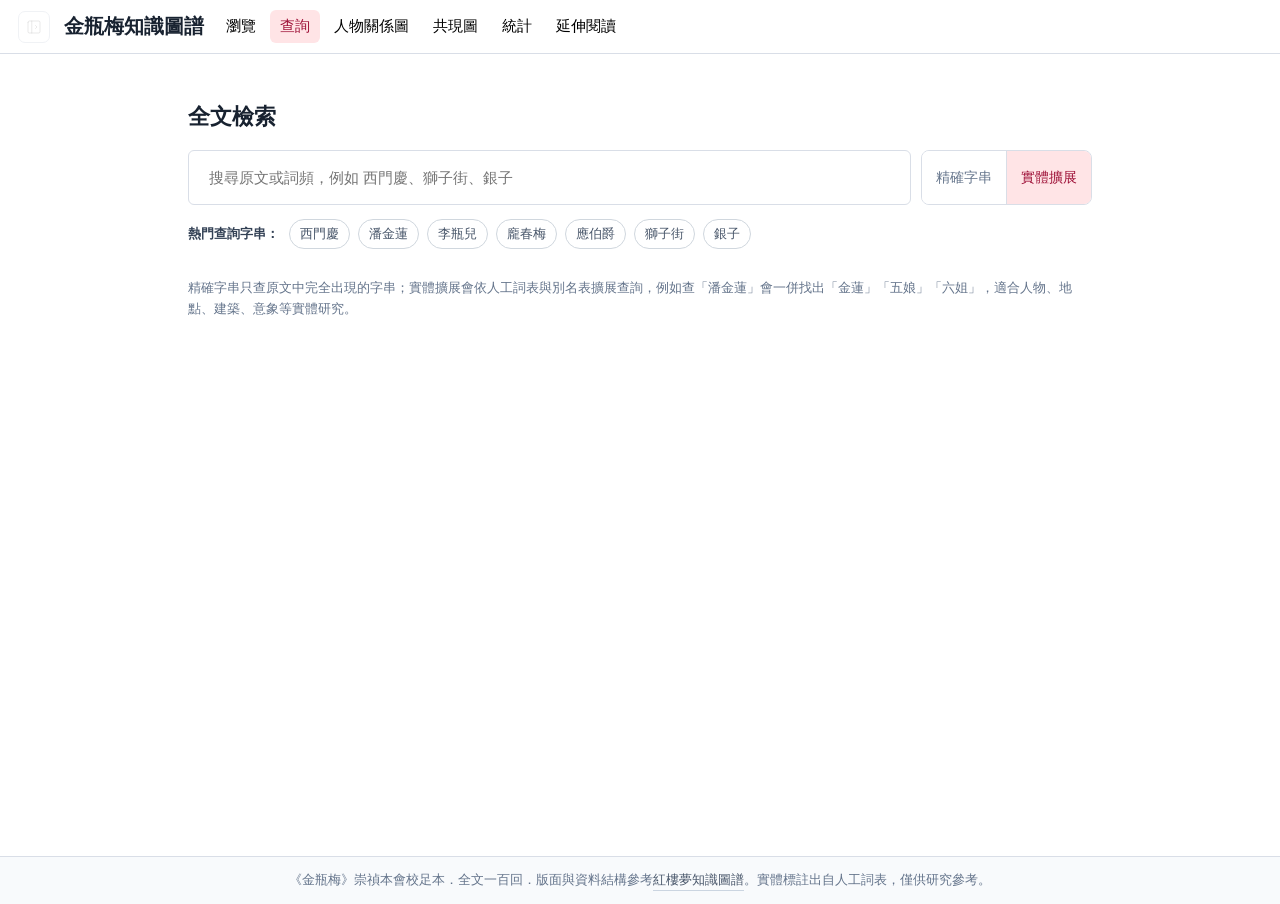
==== index.html @ 5d3e85a5 "建立《金瓶梅》知識圖譜網站 參考 red-chamber-dream 展示版的架構，以《金瓶梅》崇禎本會校足本重建：  - tools/extract_text.py 從 EPUB 抽出一百回正文（3" ====
<!doctype html>
<html lang="zh-Hant">
<head>
  <meta charset="utf-8">
  <meta name="viewport" content="width=device-width, initial-scale=1">
  <title>金瓶梅知識圖譜</title>
  <meta name="description" content="結合全文閱讀、檢索、實體標註、人物關係、共現分析與統計視覺化的《金瓶梅》（崇禎本）數位研究平台。">
  <meta property="og:title" content="金瓶梅知識圖譜">
  <meta property="og:description" content="結合全文閱讀、檢索、實體標註、人物關係、共現分析與統計視覺化的《金瓶梅》（崇禎本）數位研究平台。">
  <meta property="og:type" content="website">
  <meta property="og:url" content="https://chad-liu.github.io/Notes-JinPingMei/">
  <meta name="twitter:title" content="金瓶梅知識圖譜">
  <meta name="twitter:description" content="結合全文閱讀、檢索、實體標註、人物關係、共現分析與統計視覺化的《金瓶梅》（崇禎本）數位研究平台。">
  <link rel="stylesheet" href="assets/index.css">
</head>
<body>
<header>
  <button id="toggleReaderLeft" class="reader-toggle" title="展開/收合章節" aria-label="展開/收合章節"></button>
  <h1>金瓶梅知識圖譜</h1>
  <nav>
    <button data-view="reader">瀏覽</button>
    <button data-view="search" class="active">查詢</button>
    <button data-view="network">人物關係圖</button>
    <button data-view="coGraph">共現圖</button>
    <button data-view="stats">統計</button>
    <button data-view="articles">延伸閱讀</button>
  </nav>
  <button id="mobileMenuToggle" class="mobile-menu-toggle" type="button" title="展開選單" aria-label="展開選單" aria-expanded="false"><svg xmlns="http://www.w3.org/2000/svg" fill="none" viewBox="0 0 24 24" stroke="currentColor" stroke-width="1.8" stroke-linecap="round"><path d="M4 7h16M4 12h16M4 17h16"/></svg></button>
  <div class="reader-tags" aria-label="瀏覽標記圖例">
    <button type="button" class="legend-badge" data-tag="person" data-tag-state="background"><span class="swatch tag-person"></span>人物</button>
    <button type="button" class="legend-badge" data-tag="place" data-tag-state="background"><span class="swatch tag-place"></span>地點</button>
    <button type="button" class="legend-badge" data-tag="building" data-tag-state="background"><span class="swatch tag-building"></span>建築</button>
    <button type="button" class="legend-badge" data-tag="role" data-tag-state="background"><span class="swatch tag-role"></span>身份</button>
    <button type="button" class="legend-badge" data-tag="motif" data-tag-state="background"><span class="swatch tag-motif"></span>意象</button>
  </div>
  <button id="toggleReaderRight" class="reader-toggle" title="展開/收合詞頻資訊" aria-label="展開/收合詞頻資訊"></button>
</header>
<main>
  <section id="reader" class="view layout reader-left-collapsed reader-right-collapsed">
    <aside class="side">
      <div class="panel-head"><h3 id="readerLeftTitle">章節</h3></div>
      <div id="chapterList"></div>
    </aside>
    <article class="content" id="readerContent"></article>
    <aside class="info">
      <div class="panel-head"><h3 id="readerRightTitle">詞頻資訊</h3></div>
      <div id="entityInfo" class="entity-info-default"><h3>點選標記</h3><p class="meta">點擊原文標記可查看詞頻、段落與共現。</p></div>
    </aside>
  </section>

  <section id="search" class="view active">
    <article class="content">
      <div class="search-intro">
        <h2>全文檢索</h2>
      </div>
      <div class="search-row">
        <div class="search-input-wrap">
          <input id="fulltextQuery" placeholder="搜尋原文或詞頻，例如 西門慶、獅子街、銀子">
          <button type="button" id="clearSearch" class="search-clear" title="清除查詢" aria-label="清除查詢"><svg xmlns="http://www.w3.org/2000/svg" fill="none" viewBox="0 0 24 24" stroke="currentColor" stroke-width="1.8" stroke-linecap="round"><path d="M6 6l12 12M18 6L6 18"/></svg></button>
        </div>
        <div class="search-mode" aria-label="檢索模式">
          <button type="button" data-search-mode="exact">精確字串</button>
          <button type="button" data-search-mode="entity" class="active">實體擴展</button>
        </div>
      </div>
      <div class="search-examples search-assist" aria-label="熱門查詢">
        <span class="search-examples-label">熱門查詢字串：</span>
        <button type="button" class="search-example" data-search-example="西門慶">西門慶</button>
        <button type="button" class="search-example" data-search-example="潘金蓮">潘金蓮</button>
        <button type="button" class="search-example" data-search-example="李瓶兒">李瓶兒</button>
        <button type="button" class="search-example" data-search-example="龐春梅">龐春梅</button>
        <button type="button" class="search-example" data-search-example="應伯爵">應伯爵</button>
        <button type="button" class="search-example" data-search-example="獅子街">獅子街</button>
        <button type="button" class="search-example" data-search-example="銀子">銀子</button>
      </div>
      <div class="search-help search-assist">
        <p>精確字串只查原文中完全出現的字串；實體擴展會依人工詞表與別名表擴展查詢，例如查「潘金蓮」會一併找出「金蓮」「五娘」「六姐」，適合人物、地點、建築、意象等實體研究。</p>
      </div>
      <p id="activeSearchTerms" class="active-terms"></p>
      <div id="searchResults"></div>
    </article>
  </section>

  <section id="network" class="view">
    <iframe class="graph-frame" src="person_social_graph.html" title="金瓶梅人物社會網絡"></iframe>
  </section>

  <section id="coGraph" class="view">
    <iframe class="graph-frame" src="cooccurrence_graph.html" title="金瓶梅實體共現圖"></iframe>
  </section>

  <section id="stats" class="view">
    <article class="content">
      <div class="cards" id="statCards"></div>
      <h2>人物統計</h2><div id="personStats"></div>
      <h2>實體類型統計</h2><div id="nerStats"></div>
      <h2>意象統計</h2><div id="motifStats"></div>
      <h2>關係與陣營</h2><div id="relationStats"></div>
      <h2>章回字數 / 段落</h2><div id="chapterStats"></div>
    </article>
  </section>

  <section id="articles" class="view">
    <article class="content">
      <h2>延伸閱讀</h2>
      <p class="meta">以下書目是本站人物簡介與詮釋角度的主要參考。</p>
      <div id="articleList"></div>
    </article>
  </section>
</main>
<footer class="site-footer">《金瓶梅》崇禎本會校足本．全文一百回．版面與資料結構參考 <a href="https://github.com/cclintw/red-chamber-dream" target="_blank" rel="noopener">紅樓夢知識圖譜</a>。實體標註出自人工詞表，僅供研究參考。</footer>

<script>
const state = {dataPromises: {}};
let chapterNavigationToken = 0;
const $ = sel => document.querySelector(sel);
const esc = s => String(s ?? '').replace(/[&<>"']/g, c => ({'&':'&amp;','<':'&lt;','>':'&gt;','"':'&quot;',"'":'&#39;'}[c]));
const readerIcons = {
  leftExpand: '<svg xmlns="http://www.w3.org/2000/svg" width="24" height="24" viewBox="0 0 24 24" fill="none" stroke="currentColor" stroke-width="1" stroke-linecap="round" stroke-linejoin="round" class="icon icon-tabler icons-tabler-outline icon-tabler-layout-sidebar-left-expand"><path stroke="none" d="M0 0h24v24H0z" fill="none" /><path d="M4 6a2 2 0 0 1 2 -2h12a2 2 0 0 1 2 2v12a2 2 0 0 1 -2 2h-12a2 2 0 0 1 -2 -2l0 -12" /><path d="M9 4v16" /><path d="M14 10l2 2l-2 2" /></svg>',
  leftCollapse: '<svg xmlns="http://www.w3.org/2000/svg" width="24" height="24" viewBox="0 0 24 24" fill="none" stroke="currentColor" stroke-width="1" stroke-linecap="round" stroke-linejoin="round" class="icon icon-tabler icons-tabler-outline icon-tabler-layout-sidebar-left-collapse"><path stroke="none" d="M0 0h24v24H0z" fill="none" /><path d="M4 6a2 2 0 0 1 2 -2h12a2 2 0 0 1 2 2v12a2 2 0 0 1 -2 2h-12a2 2 0 0 1 -2 -2l0 -12" /><path d="M9 4v16" /><path d="M15 10l-2 2l2 2" /></svg>',
  rightExpand: '<svg xmlns="http://www.w3.org/2000/svg" width="24" height="24" viewBox="0 0 24 24" fill="none" stroke="currentColor" stroke-width="1" stroke-linecap="round" stroke-linejoin="round" class="icon icon-tabler icons-tabler-outline icon-tabler-layout-sidebar-right-expand"><path stroke="none" d="M0 0h24v24H0z" fill="none" /><path d="M4 6a2 2 0 0 1 2 -2h12a2 2 0 0 1 2 2v12a2 2 0 0 1 -2 2h-12a2 2 0 0 1 -2 -2l0 -12" /><path d="M15 4v16" /><path d="M10 10l-2 2l2 2" /></svg>',
  rightCollapse: '<svg xmlns="http://www.w3.org/2000/svg" width="24" height="24" viewBox="0 0 24 24" fill="none" stroke="currentColor" stroke-width="1" stroke-linecap="round" stroke-linejoin="round" class="icon icon-tabler icons-tabler-outline icon-tabler-layout-sidebar-right-collapse"><path stroke="none" d="M0 0h24v24H0z" fill="none" /><path d="M4 6a2 2 0 0 1 2 -2h12a2 2 0 0 1 2 2v12a2 2 0 0 1 -2 2h-12a2 2 0 0 1 -2 -2l0 -12" /><path d="M15 4v16" /><path d="M9 10l2 2l-2 2" /></svg>'
};
async function loadJson(path) {
  if (window.DEMO_JSON && window.DEMO_JSON[path]) return window.DEMO_JSON[path];
  if (state.dataPromises[path]) return state.dataPromises[path];
  state.dataPromises[path] = fetch(path)
    .then(r => {
      if (!r.ok) throw new Error(`HTTP ${r.status}`);
      return r.json();
    })
    .catch(() => loadJsonScript(path));
  return state.dataPromises[path];
}
function loadJsonScript(path) {
  return new Promise((resolve, reject) => {
    const script = document.createElement('script');
    script.src = `${path}.js`;
    script.onload = () => {
      if (window.DEMO_JSON && window.DEMO_JSON[path]) resolve(window.DEMO_JSON[path]);
      else reject(new Error(`Loaded ${script.src}, but ${path} was not registered.`));
    };
    script.onerror = () => reject(new Error(`Cannot load ${path}`));
    document.head.appendChild(script);
  });
}
function paragraphPreview(text, length = 30) { return [...String(text)].slice(0, length).join(''); }
function searchPreview(text, expanded = false) {
  const chars = [...String(text)];
  return expanded || chars.length <= 100 ? chars.join('') : chars.slice(0, 100).join('');
}

async function init() {
  initNav();
  initReaderPanels();
  initTagToggles();
  initSearch();
}

function initNav() {
  document.querySelectorAll('header nav button').forEach(btn => btn.addEventListener('click', () => {
    switchView(btn.dataset.view).catch(showLoadError);
    closeMobileMenu();
  }));
  $('#mobileMenuToggle').addEventListener('click', () => {
    const open = document.querySelector('header').classList.toggle('nav-open');
    $('#mobileMenuToggle').setAttribute('aria-expanded', String(open));
    $('#mobileMenuToggle').title = open ? '收合選單' : '展開選單';
    $('#mobileMenuToggle').setAttribute('aria-label', open ? '收合選單' : '展開選單');
  });
}

async function switchView(viewId) {
  const wasActive = document.getElementById(viewId)?.classList.contains('active');
  if (viewId === 'reader') await ensureReader();
  if (viewId === 'search') await ensureSearch();
  if (viewId === 'stats') await ensureStats();
  if (viewId === 'articles') await ensureArticles();
  document.querySelectorAll('header nav button').forEach(b => b.classList.toggle('active', b.dataset.view === viewId));
  document.querySelectorAll('.view').forEach(v => v.classList.toggle('active', v.id === viewId));
  document.body.classList.toggle('reader-view', viewId === 'reader');
  document.body.classList.toggle('graph-view', viewId === 'network' || viewId === 'coGraph');
  updateReaderToggleAvailability();
  if (viewId === 'stats') animateStatNumbers();
  if ((viewId === 'network' || viewId === 'coGraph') && !wasActive) reloadGraphFrame(viewId);
}

async function ensureReader() {
  if (state.readerReady) return;
  $('#readerContent').innerHTML = '<p class="meta">資料載入中...</p>';
  [state.ebook, state.entityIndex] = await Promise.all([
    state.ebook ? Promise.resolve(state.ebook) : loadJson('data/ebook.json'),
    state.entityIndex ? Promise.resolve(state.entityIndex) : loadJson('data/basic_entity_index.json')
  ]);
  renderChapterList();
  renderChapter(state.ebook.chapters[0].id);
  state.readerReady = true;
}

async function ensureSearch() {
  if (state.searchReady) return;
  [state.search, state.entityIndex, state.ebook] = await Promise.all([
    state.search ? Promise.resolve(state.search) : loadJson('data/search_index.json'),
    state.entityIndex ? Promise.resolve(state.entityIndex) : loadJson('data/basic_entity_index.json'),
    state.ebook ? Promise.resolve(state.ebook) : loadJson('data/ebook.json')
  ]);
  state.searchReady = true;
}

async function ensureStats() {
  if (state.statsReady) return;
  state.stats = await loadJson('data/statistics.json');
  initStats();
  state.statsReady = true;
}

async function ensureArticles() {
  if (state.articlesReady) return;
  state.articles = await loadJson('data/articles.json');
  initArticles();
  state.articlesReady = true;
}

function showLoadError(err) {
  console.error(err);
  alert('資料載入失敗，請稍後再試或重新整理頁面。');
}

function closeMobileMenu() {
  document.querySelector('header').classList.remove('nav-open');
  $('#mobileMenuToggle').setAttribute('aria-expanded', 'false');
  $('#mobileMenuToggle').title = '展開選單';
  $('#mobileMenuToggle').setAttribute('aria-label', '展開選單');
}

function reloadGraphFrame(viewId) {
  const frame = document.querySelector(`#${viewId} iframe`);
  if (!frame) return;
  frame.src = frame.getAttribute('src');
}

function renderChapterList() {
  $('#chapterList').innerHTML = state.ebook.chapters.map(ch => `<a class="chapter-link" data-id="${ch.id}"><span class="chapter-no">第 ${ch.n} 回</span><span class="chapter-title" title="${esc(ch.title)}">${esc(ch.title)}</span></a>`).join('');
  $('#chapterList').addEventListener('click', e => {
    const a = e.target.closest('.chapter-link'); if (!a) return;
    navigateChapter(a.dataset.id, 'right');
    collapseReaderLeftOnSmallScreen();
  });
}

function renderMarkedParagraph(p) {
  let out = '', cur = 0;
  for (const ent of p.entities) {
    if (ent.start < cur) continue;
    out += esc(p.text.slice(cur, ent.start));
    const cls = ent.type === 'PERSON' ? 'person' : ['BUILDING','FAC'].includes(ent.type) ? 'building' : ['PLACE','GPE','LOC'].includes(ent.type) ? 'place' : ent.type === 'MOTIF' ? 'motif' : 'role';
    out += `<span class="entity entity-${cls}" data-key="${esc(ent.key)}">${esc(p.text.slice(ent.start, ent.end))}</span>`;
    cur = ent.end;
  }
  out += esc(p.text.slice(cur));
  return out;
}

function renderChapter(chapterId, direction = '') {
  const ch = state.ebook.chapters.find(c => c.id === chapterId);
  const idx = state.ebook.chapters.findIndex(c => c.id === chapterId);
  const prev = idx > 0 ? state.ebook.chapters[idx - 1] : null;
  const next = idx >= 0 && idx < state.ebook.chapters.length - 1 ? state.ebook.chapters[idx + 1] : null;
  const nav = `<hr class="chapter-end"><nav class="chapter-nav">${prev ? `<a href="javascript:void(0)" class="prev" data-chapter-nav="${prev.id}" data-chapter-direction="left">第 ${prev.n} 回 ${esc(prev.title)}</a>` : '<span></span>'}${next ? `<a href="javascript:void(0)" class="next" data-chapter-nav="${next.id}" data-chapter-direction="right">第 ${next.n} 回 ${esc(next.title)}</a>` : '<span></span>'}</nav>`;
  document.querySelectorAll('.chapter-link').forEach(a => a.classList.toggle('active', a.dataset.id === chapterId));
  $('#readerContent').innerHTML = `<h2>第 ${ch.n} 回 ${esc(ch.title)}</h2>` + ch.paragraphs.map(p => `<p id="${p.id}" class="para-${p.kind || 'prose'}" data-paragraph-number="${p.n}">${renderMarkedParagraph(p)}</p>`).join('') + nav;
  renderChapterInfo(ch);
  animateChapter(direction);
}

function renderChapterInfo(ch) {
  const personParagraphs = [];
  const personKeys = new Set();
  let personOccurrences = 0;
  for (const p of ch.paragraphs) {
    const persons = p.entities.filter(ent => ent.type === 'PERSON');
    if (!persons.length) continue;
    personParagraphs.push(p);
    for (const ent of persons) {
      personKeys.add(ent.key);
      personOccurrences += 1;
    }
  }
  $('#entityInfo').innerHTML = `<h3>第 ${ch.n} 回 ${esc(ch.title)}</h3><p class="meta">人物 ${personKeys.size} 人 | 出現 ${personOccurrences} 次 | 段落 ${personParagraphs.length} 段</p>${cooccurrenceSectionHtml(ch.paragraphs.map(p => p.id))}<h4>段落</h4><ol class="entity-paragraphs">${personParagraphs.map(p => `<li><a href="#" data-jump="${ch.n}" data-pid="${p.id}">第${ch.n}回 第 #${p.n} 段</a><span class="paragraph-preview" title="${esc(paragraphPreview(p.text))}">${esc(paragraphPreview(p.text))}</span></li>`).join('')}</ol>`;
}

function animateChapter(direction) {
  const el = $('#readerContent');
  el.classList.remove('chapter-slide-from-left', 'chapter-slide-from-right', 'chapter-transition-hidden');
  if (!direction) return;
  void el.offsetWidth;
  el.classList.add(direction === 'left' ? 'chapter-slide-from-left' : 'chapter-slide-from-right');
}

async function navigateChapter(chapterId, direction) {
  const token = ++chapterNavigationToken;
  const el = $('#readerContent');
  el.classList.remove('chapter-slide-from-left', 'chapter-slide-from-right');
  if (window.scrollY > 4) {
    el.classList.add('chapter-transition-hidden');
    jumpToTop();
    await waitForTopScroll();
  }
  if (token !== chapterNavigationToken) return;
  renderChapter(chapterId, direction);
}

function jumpToTop() {
  document.documentElement.scrollTop = 0;
  document.body.scrollTop = 0;
}

function waitForTopScroll() {
  return new Promise(resolve => {
    const tick = () => {
      if (window.scrollY <= 4) {
        resolve();
        return;
      }
      requestAnimationFrame(tick);
    };
    requestAnimationFrame(tick);
  });
}

function initReaderPanels() {
  updateReaderPanelIcons();
  updateReaderToggleAvailability();
  $('#toggleReaderLeft').addEventListener('click', () => {
    $('#reader').classList.toggle('reader-left-collapsed');
    updateReaderPanelIcons();
  });
  $('#toggleReaderRight').addEventListener('click', () => {
    $('#reader').classList.toggle('reader-right-collapsed');
    updateReaderPanelIcons();
  });
}

function updateReaderPanelIcons() {
  $('#toggleReaderLeft').innerHTML = $('#reader').classList.contains('reader-left-collapsed') ? readerIcons.leftExpand : readerIcons.leftCollapse;
  $('#toggleReaderRight').innerHTML = $('#reader').classList.contains('reader-right-collapsed') ? readerIcons.rightExpand : readerIcons.rightCollapse;
}

function collapseReaderLeftOnSmallScreen() {
  if (!window.matchMedia('(max-width: 1100px)').matches) return;
  $('#reader').classList.add('reader-left-collapsed');
  updateReaderPanelIcons();
}

function updateReaderToggleAvailability() {
  const isReader = document.body.classList.contains('reader-view');
  $('#toggleReaderLeft').disabled = !isReader;
  $('#toggleReaderRight').disabled = !isReader;
}

function initTagToggles() {
  document.querySelectorAll('.legend-badge[data-tag]').forEach(btn => {
    btn.addEventListener('click', () => {
      const next = btn.dataset.tagState === 'background' ? 'underline' : btn.dataset.tagState === 'underline' ? 'off' : 'background';
      setTagState(btn.dataset.tag, next);
    });
  });
}

function setTagState(tag, mode) {
  const reader = $('#reader');
  const btn = document.querySelector(`.legend-badge[data-tag="${tag}"]`);
  reader.classList.remove(`tag-${tag}-underline`, `tag-${tag}-off`);
  if (mode !== 'background') reader.classList.add(`tag-${tag}-${mode}`);
  if (btn) {
    btn.dataset.tagState = mode;
    btn.setAttribute('aria-pressed', mode !== 'off' ? 'true' : 'false');
  }
}

function entityText(paragraphId) {
  return paragraphMap().get(paragraphId)?.text || '';
}
function showEntity(key) {
  const item = state.entityIndex.entities[key]; if (!item) return;
  $('#reader').classList.remove('reader-right-collapsed');
  updateReaderPanelIcons();
  const paragraphs = item.paragraphs.slice(0, 80);
  const bio = item.bio ? `<p class="entity-bio">${esc(item.bio)}</p>` : '';
  $('#entityInfo').innerHTML = `<h3>${esc(item.label)}</h3><p class="meta">${esc(item.entity_type_zh)}｜出現 ${item.frequency} 次｜段落 ${item.paragraph_count} 段｜章回 ${item.chapter_count} 回</p><p class="meta">表記：${esc(item.surface_forms.join('、'))}</p>${bio}${cooccurrenceSectionHtml(item.paragraphs.map(p => p.paragraph_id), new Set([key]))}<h4>段落</h4><ol class="entity-paragraphs">${paragraphs.map(p => `<li><a href="#" data-jump="${p.chapter_number}" data-pid="${p.paragraph_id}">第${p.chapter_number}回 第${p.paragraph_number}段</a><span class="paragraph-preview" title="${esc(paragraphPreview(entityText(p.paragraph_id)))}">${esc(paragraphPreview(entityText(p.paragraph_id)))}</span></li>`).join('')}</ol>`;
}
document.addEventListener('click', e => {
  const ent = e.target.closest('.entity'); if (ent) showEntity(ent.dataset.key);
  const co = e.target.closest('[data-co]'); if (co) showEntity(co.dataset.co);
  const chNav = e.target.closest('[data-chapter-nav]'); if (chNav) { e.preventDefault(); navigateChapter(chNav.dataset.chapterNav, chNav.dataset.chapterDirection); }
  const jump = e.target.closest('[data-jump]'); if (jump) { e.preventDefault(); renderChapter(`jinpingmei_ch${String(jump.dataset.jump).padStart(3,'0')}`); setTimeout(() => document.getElementById(jump.dataset.pid)?.scrollIntoView({behavior:'smooth', block:'start'}), 50); }
});
function initSearch() {
  const searchState = {q: '', mode: 'entity', entityRows: [], rows: [], page: 1, pageSize: 50};
  const run = async () => {
    const q = $('#fulltextQuery').value.trim();
    const mode = document.querySelector('[data-search-mode].active')?.dataset.searchMode || 'entity';
    updateSearchClear(q);
    updateSearchAssist(q);
    if (!q) { $('#activeSearchTerms').textContent = ''; $('#searchResults').innerHTML = ''; return; }
    await ensureSearch();
    const entityRows = mode === 'entity' ? Object.values(state.entityIndex.entities)
      .filter(item => item.label === q || item.surface_forms.some(s => s === q))
      .sort((a, b) => b.frequency - a.frequency)
      .slice(0, 30) : [];
    const rows = mergedSearchRows(q, entityRows);
    searchState.q = q;
    searchState.mode = mode;
    searchState.entityRows = entityRows;
    searchState.rows = rows;
    searchState.page = 1;
    renderSearchResults(searchState);
  };
  $('#fulltextQuery').addEventListener('input', () => run().catch(showLoadError));
  $('#clearSearch').addEventListener('click', () => {
    $('#fulltextQuery').value = '';
    run().catch(showLoadError);
    $('#fulltextQuery').focus();
  });
  document.querySelectorAll('[data-search-mode]').forEach(btn => {
    btn.addEventListener('click', () => {
      document.querySelectorAll('[data-search-mode]').forEach(item => item.classList.toggle('active', item === btn));
      run().catch(showLoadError);
    });
  });
  document.querySelectorAll('[data-search-example]').forEach(btn => {
    btn.addEventListener('click', () => {
      $('#fulltextQuery').value = btn.dataset.searchExample;
      run().catch(showLoadError);
    });
  });
  document.addEventListener('click', async e => {
    const pageButton = e.target.closest('[data-search-page]');
    if (pageButton) {
      e.preventDefault();
      const maxPage = Math.max(1, Math.ceil(searchState.rows.length / searchState.pageSize));
      searchState.page = Math.min(maxPage, Math.max(1, Number(pageButton.dataset.searchPage)));
      renderSearchResults(searchState);
      $('#searchResults').scrollIntoView({behavior: 'smooth', block: 'start'});
      return;
    }
    const entityResult = e.target.closest('[data-entity-result]');
    if (entityResult) {
      e.preventDefault();
      await switchView('reader');
      showEntity(entityResult.dataset.entityResult);
      return;
    }
    const snippetAction = e.target.closest('[data-snippet-action]');
    if (snippetAction) {
      e.preventDefault();
      setAllSearchSnippets(snippetAction.dataset.snippetAction === 'expand');
      return;
    }
    const cooccurrenceToggle = e.target.closest('[data-cooccurrence-toggle]');
    if (cooccurrenceToggle) {
      e.preventDefault();
      const section = cooccurrenceToggle.closest('[data-cooccurrence-collapsible]');
      const collapsed = section.classList.toggle('is-collapsed');
      cooccurrenceToggle.setAttribute('aria-expanded', String(!collapsed));
      cooccurrenceToggle.querySelector('.search-cooccurrence-state').textContent = collapsed ? '展開' : '收合';
      return;
    }
    const toggle = e.target.closest('.snippet-toggle');
    if (toggle) {
      const snippet = toggle.closest('.snippet');
      const expanded = snippet.dataset.expanded === 'true';
      const text = expanded ? snippet.dataset.shortText : snippet.dataset.fullText;
      snippet.dataset.expanded = expanded ? 'false' : 'true';
      snippet.innerHTML = expanded
        ? `${highlightText(text, snippet.dataset.query)}...<button type="button" class="snippet-toggle">顯示全部</button>`
        : `${highlightText(text, snippet.dataset.query)} <button type="button" class="snippet-toggle">收合</button>`;
      return;
    }
    const a = e.target.closest('[data-search-jump]'); if (!a) return;
    e.preventDefault();
    await switchView('reader');
    renderChapter(`jinpingmei_ch${String(a.dataset.searchJump).padStart(3,'0')}`);
    setTimeout(() => document.getElementById(a.dataset.pid)?.scrollIntoView({behavior:'smooth', block:'start'}), 50);
  });
}

function updateSearchAssist(q) {
  document.querySelectorAll('.search-assist').forEach(el => el.classList.toggle('is-hidden', Boolean(q)));
}

function updateSearchClear(q) {
  $('#clearSearch')?.classList.toggle('is-visible', Boolean(q));
}

function renderSearchResults(searchState) {
    const {q, mode, entityRows, rows, page, pageSize} = searchState;
    const searchTerms = mergedSearchTerms(q, entityRows);
    const summary = entityRows.length ? `<span class="entity-summary">出現 ${entityRows.reduce((sum, item) => sum + Number(item.frequency || 0), 0)} 次 | 段落 ${rows.length} 段</span>` : '';
    const modeLabel = mode === 'entity' ? '實體擴展' : '精確字串';
    $('#activeSearchTerms').innerHTML = `<span class="term-list">檢索模式：${esc(modeLabel)}　檢索字串：${formatSearchTerms(searchTerms)}</span>${summary}`;
    const entityHtml = '';
    const coHtml = searchCooccurrenceHtml(rows, entityRows);
    const paragraphHead = `<div class="search-result-head"><h3>顯示筆數</h3><div class="search-actions"><button type="button" class="tag-action" data-snippet-action="expand">全部展開</button><button type="button" class="tag-action" data-snippet-action="collapse">全部收合</button></div></div><p class="meta">共找到 <span class="search-term">${rows.length}</span> 筆</p>`;
    const totalPages = Math.max(1, Math.ceil(rows.length / pageSize));
    const start = (page - 1) * pageSize;
    const pageRows = rows.slice(start, start + pageSize);
    const pager = searchPager(page, totalPages, rows.length, start, pageRows.length);
    const paragraphHtml = paragraphHead + pager + pageRows.map(r => {
      const canToggle = [...String(r.text)].length > 100;
      const shortText = searchPreview(r.text);
      const entityNote = r.entity_forms && r.entity_forms.length ? `(${esc(r.entity_forms.join('、'))})` : '';
      return `<div class="result"><a class="result-title" href="#" data-search-jump="${r.chapter_number}" data-pid="${r.id}">第${r.chapter_number}回 第${r.paragraph_number}段${entityNote}</a><div class="snippet" data-full-text="${esc(r.text)}" data-short-text="${esc(shortText)}" data-query="${esc(q)}" data-expanded="false">${highlightText(shortText, q)}${canToggle ? `...<button type="button" class="snippet-toggle">顯示全部</button>` : ''}</div></div>`;
    }).join('') + pager;
    $('#searchResults').innerHTML = entityHtml + coHtml + paragraphHtml;
}

function searchPager(page, totalPages, totalRows, start, count) {
  if (!totalRows) return '';
  const from = start + 1;
  const to = start + count;
  return `<nav class="pager"><span>第 ${from}-${to} 筆（${page} / ${totalPages} 頁）</span><span class="pager-controls"><button type="button" data-search-page="${page - 1}" ${page <= 1 ? 'disabled' : ''}>上一頁</button><button type="button" data-search-page="${page + 1}" ${page >= totalPages ? 'disabled' : ''}>下一頁</button></span></nav>`;
}

function highlightText(text, q) {
  return esc(text).replaceAll(esc(q), `<mark>${esc(q)}</mark>`);
}

function mergedSearchTerms(q, entityRows) {
  const terms = new Set([q]);
  entityRows.forEach(item => {
    terms.add(item.label);
    item.surface_forms.forEach(form => terms.add(form));
  });
  return [...terms].filter(Boolean);
}

function formatSearchTerms(terms) {
  return terms.map(term => `<span class="search-term">${esc(term)}</span>`).join(' <span class="operator">|</span> ');
}

function searchCooccurrenceHtml(rows, entityRows) {
  const excluded = new Set(entityRows.map(item => item.key));
  return cooccurrenceSectionHtml(rows.map(row => row.id), excluded, 'search-cooccurrence');
}

function paragraphMap() {
  if (!state.paragraphMap) {
    state.paragraphMap = new Map();
    state.ebook.chapters.forEach(ch => ch.paragraphs.forEach(p => state.paragraphMap.set(p.id, p)));
  }
  return state.paragraphMap;
}

function cooccurrenceGroup(ent) {
  if (ent.type === 'PERSON') return '人物共現';
  if (ent.type === 'TITLE_ROLE') return '身份共現';
  if (['BUILDING', 'FAC'].includes(ent.type)) return '空間／建築共現';
  if (['PLACE', 'GPE', 'LOC'].includes(ent.type)) return '地點共現';
  if (ent.type === 'MOTIF') return '意象共現';
  return '';
}

function cooccurrenceSectionHtml(paragraphIds, excludedKeys = new Set(), className = '') {
  const groups = new Map();
  const pMap = paragraphMap();
  paragraphIds.forEach(id => {
    const p = pMap.get(id);
    if (!p || !p.entities) return;
    const seenInParagraph = new Set();
    p.entities.forEach(ent => {
      const group = cooccurrenceGroup(ent);
      if (!group || excludedKeys.has(ent.key) || seenInParagraph.has(ent.key)) return;
      seenInParagraph.add(ent.key);
      if (!groups.has(group)) groups.set(group, new Map());
      const bucket = groups.get(group);
      const current = bucket.get(ent.key) || {key: ent.key, label: ent.label || ent.text || ent.key, count: 0};
      current.count += 1;
      bucket.set(ent.key, current);
    });
  });
  const order = ['人物共現', '身份共現', '空間／建築共現', '地點共現', '意象共現'];
  const html = order.map(group => {
    const items = [...(groups.get(group) || new Map()).values()]
      .sort((a, b) => b.count - a.count || a.label.localeCompare(b.label, 'zh-Hant'))
      .slice(0, 18);
    if (!items.length) return '';
    return `<div class="co-group"><h4>${group}</h4><div class="co-tags">${items.map(c => `<button data-co="${esc(c.key)}">${esc(c.label)}(${c.count})</button>`).join('')}</div></div>`;
  }).join('');
  if (className.includes('search-cooccurrence')) {
    const body = html || '<p class="meta">無可顯示共現</p>';
    return `<section class="${className} is-collapsed" data-cooccurrence-collapsible><button type="button" class="search-cooccurrence-toggle" data-cooccurrence-toggle aria-expanded="false"><span>共現分析</span><span class="search-cooccurrence-state">展開</span></button><div class="search-cooccurrence-body">${body}</div></section>`;
  }
  if (!html) return `<h4>共現</h4><p class="meta">無可顯示共現</p>`;
  return `<section class="${className}"><h3>共現</h3>${html}</section>`;
}

function mergedSearchRows(q, entityRows) {
  const byId = new Map();
  if (entityRows.length) {
    entityRows.forEach(item => {
      item.paragraphs.forEach(p => {
        const paragraphId = p.paragraph_id;
        const text = entityText(paragraphId);
        const forms = item.surface_forms.filter(form => form && form !== q && text.includes(form));
        if (byId.has(paragraphId)) {
          const row = byId.get(paragraphId);
          row.entity_forms = [...new Set([...row.entity_forms, ...forms])];
          return;
        }
        byId.set(paragraphId, {
          id: paragraphId,
          chapter_number: p.chapter_number,
          paragraph_number: p.paragraph_number,
          text,
          entity_forms: text.includes(q) ? [] : forms.length ? forms : [item.label]
        });
      });
    });
    return [...byId.values()].sort((a, b) => Number(a.chapter_number) - Number(b.chapter_number) || Number(a.paragraph_number) - Number(b.paragraph_number));
  }
  state.search.documents.filter(d => d.text.includes(q)).forEach(d => {
    byId.set(d.id, {...d, entity_forms: []});
  });
  return [...byId.values()].sort((a, b) => Number(a.chapter_number) - Number(b.chapter_number) || Number(a.paragraph_number) - Number(b.paragraph_number));
}

function setAllSearchSnippets(expanded) {
  document.querySelectorAll('#searchResults .snippet[data-full-text]').forEach(snippet => {
    const text = expanded ? snippet.dataset.fullText : snippet.dataset.shortText;
    const canToggle = snippet.dataset.fullText !== snippet.dataset.shortText;
    snippet.dataset.expanded = expanded ? 'true' : 'false';
    snippet.innerHTML = `${highlightText(text, snippet.dataset.query)}${canToggle ? expanded ? ' <button type="button" class="snippet-toggle">收合</button>' : '...<button type="button" class="snippet-toggle">顯示全部</button>' : ''}`;
  });
}

function table(rows, cols) {
  return `<table><thead><tr>${cols.map(c => `<th>${c[0]}</th>`).join('')}</tr></thead><tbody>${rows.map(r => `<tr>${cols.map(c => `<td>${esc(r[c[1]])}</td>`).join('')}</tr>`).join('')}</tbody></table>`;
}
function initStats() {
  const s = state.stats;
  $('#statCards').innerHTML = [
    ['章回', s.chapter_stats.length, statIcon('book')],
    ['段落', s.document.total_paragraphs, statIcon('paragraph')],
    ['字數', s.document.total_chars, statIcon('quote')],
    ['實體標註', s.document.total_occurrences, statIcon('token')]
  ].map(([k,v,icon]) => `<div class="card stat-card"><span class="stat-icon">${icon}</span><strong class="stat-number" data-value="${num(v)}">0</strong><span class="stat-title">${k}</span></div>`).join('');
  animateStatNumbers();
  renderPersonStats(s);
  renderNerStats(s);
  renderMotifStats(s);
  renderChapterStats(s);
  renderRelationStats(s);
}

function statIcon(type) {
  const attrs = 'xmlns="http://www.w3.org/2000/svg" fill="none" viewBox="0 0 24 24" stroke-width="1.7" stroke-linecap="round" stroke-linejoin="round"';
  const icons = {
    book: `<svg ${attrs}><path d="M4 19.5A2.5 2.5 0 0 1 6.5 17H20"/><path d="M4 4.5A2.5 2.5 0 0 1 6.5 2H20v20H6.5A2.5 2.5 0 0 1 4 19.5z"/></svg>`,
    paragraph: `<svg ${attrs}><path d="M7 5h10"/><path d="M7 9h10"/><path d="M7 13h7"/><path d="M7 17h5"/></svg>`,
    quote: `<svg ${attrs}><path d="M8 11H5.5A2.5 2.5 0 0 1 8 8.5V7a5 5 0 0 0-5 5v5h5z"/><path d="M19 11h-2.5A2.5 2.5 0 0 1 19 8.5V7a5 5 0 0 0-5 5v5h5z"/></svg>`,
    token: `<svg ${attrs}><path d="M12 3l8 4.5v9L12 21l-8-4.5v-9z"/><path d="M12 12l8-4.5"/><path d="M12 12v9"/><path d="M12 12L4 7.5"/></svg>`
  };
  return icons[type] || icons.book;
}

function animateStatNumbers() {
  document.querySelectorAll('.stat-number').forEach(el => {
    const target = num(el.dataset.value);
    const start = performance.now();
    const duration = 850;
    const tick = now => {
      const progress = Math.min(1, (now - start) / duration);
      const eased = 1 - Math.pow(1 - progress, 3);
      el.textContent = Math.round(target * eased).toLocaleString();
      if (progress < 1) requestAnimationFrame(tick);
    };
    requestAnimationFrame(tick);
  });
}

const chartColors = ['#64748b','#2563eb','#16a34a','#db2777','#f59e0b','#7c3aed','#0891b2','#be123c','#65a30d','#9333ea'];
const entityTypeLabels = {
  PERSON:'人物', BUILDING:'建築／空間', PLACE:'地點', TITLE_ROLE:'身份', MOTIF:'意象'
};
const subtypeLabels = {
  main_character:'主要人物', consort:'妻妾', maid:'丫鬟', servant:'僕役', hanger_on:'幫閒',
  courtesan:'妓女優伶', official:'官員', merchant:'商賈夥計', clergy:'僧道醫卜',
  matchmaker:'媒婆牙婆', kin:'親族', other:'其他',
  mansion:'府邸', garden_space:'園林空間', room:'房室', temple:'寺觀', office:'官署',
  brothel:'妓館', street:'街市',
  county:'縣治', prefecture:'府治', province:'省分', capital:'京城', city:'城鎮', town:'市鎮', landmark:'地標',
  title:'稱謂', role:'身份', official_title:'官銜'
};
const familyLabels = {
  ximen:'西門府', chen:'陳家', hua:'花家', wu:'武家', han:'韓家',
  wangzhaoxuan:'王招宣府', zhou:'周守備府', courtesan:'院中', court:'官場',
  clergy:'僧道', other:'其他'
};
const relationLabels = {
  marriage:'婚配', kin:'親屬', romance:'私通情感', servant:'主僕',
  ally:'結拜幫閒', patron:'官場依附', conflict:'仇讎'
};
const sourceLabels = {lexicon:'人工詞表'};
function num(v) { return Number(v || 0); }
function zhType(v) { return entityTypeLabels[v] || v || '未分類'; }
function zhSubtype(v) { return subtypeLabels[v] || v || '未分類'; }
function zhFamily(v) { return familyLabels[v] || v || '其他'; }
function zhRelation(v) { return relationLabels[v] || v || '其他'; }
function zhSource(v) { return sourceLabels[v] || String(v || '未標明').replaceAll('|', '／'); }
function sumBy(rows, keyFn, valueKey = 'count') {
  const map = new Map();
  rows.forEach(row => {
    const key = keyFn(row);
    map.set(key, (map.get(key) || 0) + num(row[valueKey]));
  });
  return [...map.entries()].map(([label, value]) => ({label, value})).sort((a, b) => b.value - a.value);
}
function barChart(rows, options = {}) {
  const max = Math.max(...rows.map(r => num(r.value)), 1);
  const total = options.total || rows.reduce((sum, r) => sum + num(r.value), 0) || 1;
  const color = options.color || '#64748b';
  return `<div class="bar-list">${rows.map(r => {
    const pct = num(r.value) / total * 100;
    return `<div class="bar-row"><span class="bar-label" title="${esc(r.label)}">${esc(r.label)}</span><span class="bar-track" title="占比 ${pct.toFixed(1)}%"><progress class="bar-progress" max="100" value="100" style="--bar-width:${pct.toFixed(1)}%;--bar-color:${softColor(r.color || color)}"></progress><span class="bar-percent">${pct.toFixed(1)}%</span></span><span class="bar-value">${num(r.value).toLocaleString()}</span></div>`;
  }).join('')}</div>`;
}
function softColor(color) {
  return color === '#b42318' ? '#f2a6a0'
    : color === '#2563eb' ? '#93c5fd'
    : color === '#16a34a' ? '#86efac'
    : color === '#db2777' ? '#f9a8d4'
    : color === '#f59e0b' ? '#fcd34d'
    : color === '#0891b2' ? '#67e8f9'
    : '#cbd5e1';
}
function donutChart(rows) {
  const total = rows.reduce((sum, r) => sum + num(r.value), 0) || 1;
  let acc = 0;
  const slices = rows.map((r, i) => {
    const start = acc / total;
    acc += num(r.value);
    const end = acc / total;
    return {...r, start, end, pct: num(r.value) / total * 100, color: r.color || chartColors[i % chartColors.length]};
  });
  const pie = `<svg class="pie-chart" viewBox="0 0 220 220" role="img" aria-label="占比圓形圖">${slices.map(slice => `<path d="${pieSlicePath(110, 110, 96, slice.start, slice.end)}" fill="${slice.color}"><title>${esc(slice.label)} ${slice.pct.toFixed(1)}%</title></path>`).join('')}${slices.filter(slice => slice.pct >= 4).map(slice => {
    const mid = (slice.start + slice.end) / 2;
    const [x, y] = polarPoint(110, 110, 58, mid);
    return `<text class="pie-label" x="${x.toFixed(1)}" y="${y.toFixed(1)}">${slice.pct.toFixed(1)}%</text>`;
  }).join('')}</svg>`;
  return `<div class="donut-wrap">${pie}${barChart(slices.map(r => ({label: r.label, value: r.value, color: softColor(r.color)})), {total})}</div>`;
}
function polarPoint(cx, cy, radius, ratio) {
  const angle = ratio * Math.PI * 2 - Math.PI / 2;
  return [cx + Math.cos(angle) * radius, cy + Math.sin(angle) * radius];
}
function pieSlicePath(cx, cy, radius, start, end) {
  const [x1, y1] = polarPoint(cx, cy, radius, start);
  const [x2, y2] = polarPoint(cx, cy, radius, end);
  const large = end - start > .5 ? 1 : 0;
  return `M${cx},${cy} L${x1.toFixed(3)},${y1.toFixed(3)} A${radius},${radius} 0 ${large} 1 ${x2.toFixed(3)},${y2.toFixed(3)} Z`;
}
function chartPanel(title, body, note = '') {
  return `<section class="chart-section"><h3>${esc(title)}</h3>${note ? `<p class="chart-note">${esc(note)}</p>` : ''}<div class="chart-panel">${body}</div></section>`;
}
function renderPersonStats(s) {
  const people = s.person_social_top_nodes.slice().sort((a, b) => num(b.frequency) - num(a.frequency)).slice(0, 15).map(row => ({label: row.name, value: row.frequency}));
  const degree = s.person_social_top_nodes.slice(0, 15).map(row => ({label: row.name, value: row.weighted_degree, color: '#2563eb'}));
  $('#personStats').innerHTML = `<div class="chart-grid">${chartPanel('人物出現次數 Top 15', barChart(people, {color:'#b42318'}), '依人物所有表記（含別名、排行稱呼）的總出現次數排序。')}${chartPanel('人物網絡加權度 Top 15', barChart(degree, {color:'#2563eb'}), '加權度表示與其他人物共現關係的總強度。')}</div>`;
}
function renderNerStats(s) {
  const byType = sumBy(s.ner_summary, row => zhType(row.entity_type)).map((r, i) => ({...r, color: chartColors[i % chartColors.length]}));
  const bySubtype = sumBy(s.ner_summary, row => `${zhType(row.entity_type)}：${zhSubtype(row.subtype)}`).slice(0, 14);
  $('#nerStats').innerHTML = `<div class="chart-grid">${chartPanel('實體類型占比', donutChart(byType), '人物、建築、地點、身份、意象五類的標註次數占比。')}${chartPanel('實體子類數量 Top 14', barChart(bySubtype, {color:'#16a34a'}), '依人物身分與空間類型聚合統計。')}</div>`;
}
function renderMotifStats(s) {
  const topMotifs = s.motif_summary.slice().sort((a, b) => num(b.count) - num(a.count)).slice(0, 15).map(row => ({label: row.subtype, value: row.count}));
  const byType = sumBy(s.motif_summary, row => row.motif_type).map((r, i) => ({...r, color: chartColors[i % chartColors.length]}));
  $('#motifStats').innerHTML = `<div class="chart-grid">${chartPanel('高頻意象 Top 15', barChart(topMotifs, {color:'#db2777'}), '酒色財氣的物質符號：銀子、春藥、汗巾、元宵、棺材等。')}${chartPanel('意象類型占比', donutChart(byType), '將意象依財、色、酒、藝、節候、死生、命數聚合。')}</div>`;
}
function renderChapterStats(s) {
  const rows = s.chapter_stats.map(row => ({chapter: num(row.chapter_number), chars: num(row.char_count), paragraphs: num(row.paragraph_count), title: row.title}));
  const topChars = rows.slice().sort((a, b) => b.chars - a.chars).slice(0, 10).map(row => ({label: `第${row.chapter}回`, value: row.chars}));
  const topParagraphs = rows.slice().sort((a, b) => b.paragraphs - a.paragraphs).slice(0, 10).map(row => ({label: `第${row.chapter}回`, value: row.paragraphs, color: '#0891b2'}));
  $('#chapterStats').innerHTML = `<div class="chart-grid">${chartPanel('章回字數趨勢', trendChart(rows), '紅線為字數，藍線為段落數，呈現全 100 回的篇幅變化。')}${chartPanel('字數最多章回 Top 10', barChart(topChars, {color:'#f59e0b'}))}${chartPanel('段落最多章回 Top 10', barChart(topParagraphs, {color:'#0891b2'}))}</div>`;
}
function trendChart(rows) {
  const w = 760, h = 260, pad = 34;
  const maxChars = Math.max(...rows.map(r => r.chars), 1);
  const maxPars = Math.max(...rows.map(r => r.paragraphs), 1);
  const x = i => pad + i * (w - pad * 2) / Math.max(rows.length - 1, 1);
  const yChars = v => h - pad - v / maxChars * (h - pad * 2);
  const yPars = v => h - pad - v / maxPars * (h - pad * 2);
  const path = (fn, key) => rows.map((r, i) => `${i ? 'L' : 'M'}${x(i).toFixed(1)},${fn(r[key]).toFixed(1)}`).join(' ');
  const area = `M${x(0)},${h-pad} ${rows.map((r, i) => `L${x(i).toFixed(1)},${yChars(r.chars).toFixed(1)}`).join(' ')} L${x(rows.length-1)},${h-pad} Z`;
  return `<svg class="trend-chart" viewBox="0 0 ${w} ${h}" role="img" aria-label="章回字數與段落趨勢"><path class="trend-area" d="${area}" fill="#b42318"></path><line class="trend-axis" x1="${pad}" y1="${h-pad}" x2="${w-pad}" y2="${h-pad}"></line><line class="trend-axis" x1="${pad}" y1="${pad}" x2="${pad}" y2="${h-pad}"></line><path class="trend-line" d="${path(yChars, 'chars')}" stroke="#b42318"></path><path class="trend-line" d="${path(yPars, 'paragraphs')}" stroke="#2563eb"></path><g font-size="12" fill="#64748b"><text x="${pad}" y="18">字數</text><text x="${pad+42}" y="18" fill="#2563eb">段落</text><text x="${pad}" y="${h-8}">第1回</text><text x="${w-pad-46}" y="${h-8}">第100回</text></g></svg>`;
}
function renderRelationStats(s) {
  const relations = (s.relation_summary || []).map((row, i) => ({label: zhRelation(row.relation_type), value: num(row.count), color: chartColors[i % chartColors.length]}));
  const families = (s.family_summary || []).map(row => ({label: zhFamily(row.family), value: num(row.total_occurrences)}));
  $('#relationStats').innerHTML = `<div class="chart-grid">${chartPanel('語義關係類型占比', donutChart(relations), '人工整理的確定關係，與同段共現不同。')}${chartPanel('各陣營出現次數', barChart(families, {color:'#7c3aed'}), '依人物所屬家族／陣營彙總其出現次數。')}</div>`;
}
function initArticles() {
  $('#articleList').innerHTML = state.articles.articles.map(a => {
    const links = (a.links || []).map(link => `<a class="article-link" href="${esc(link.href)}" target="_blank" rel="noopener">${esc(link.label || '閱讀')}</a>`).join('');
    return `<div class="article"><h3>${esc(a.title)}</h3><p class="meta">${esc(a.author)} ${esc(a.year)} ${esc((a.tags||[]).join('、'))}</p><p>${esc(a.abstract)}</p>${links ? `<div class="article-links">${links}</div>` : ''}</div>`;
  }).join('');
}

let net = {nodes:[], links:[], selected:null};
function initNetwork() {
  $('#minWeight').addEventListener('input', buildNetwork);
  $('#nodeLimit').addEventListener('change', buildNetwork);
  $('#restartNetwork').addEventListener('click', buildNetwork);
  $('#networkSearch').addEventListener('input', e => {
    const q = e.target.value.trim();
    const n = net.nodes.find(x => x.name.includes(q));
    if (n) showNetworkNode(n);
  });
  $('#networkCanvas').addEventListener('click', e => {
    const rect = e.target.getBoundingClientRect();
    const x = e.clientX - rect.left, y = e.clientY - rect.top;
    const hit = net.nodes.find(n => Math.hypot(n.x - x, n.y - y) < n.r + 6);
    if (hit) showNetworkNode(hit);
  });
  buildNetwork();
  window.addEventListener('resize', drawNetwork);
}
function buildNetwork() {
  const limit = Number($('#nodeLimit').value);
  const minW = Number($('#minWeight').value);
  const topIds = new Set(state.network.nodes.slice().sort((a,b)=>b.weighted_degree-a.weighted_degree).slice(0, limit).map(n=>n.id));
  net.nodes = state.network.nodes.filter(n => topIds.has(n.id)).map((n,i)=>({...n, x:100+(i%7)*70, y:80+Math.floor(i/7)*70, vx:0, vy:0, r:5+Math.sqrt(n.frequency)/5}));
  const nodeMap = Object.fromEntries(net.nodes.map(n=>[n.id,n]));
  net.links = state.network.links.filter(l => topIds.has(l.source) && topIds.has(l.target) && l.weight >= minW).map(l => ({...l, s:nodeMap[l.source], t:nodeMap[l.target]}));
  for (let i=0;i<180;i++) tickNetwork();
  drawNetwork();
}
function tickNetwork() {
  for (const l of net.links) {
    const dx = l.t.x-l.s.x, dy = l.t.y-l.s.y, d = Math.hypot(dx,dy)||1;
    const target = Math.max(42, 170 - l.weight/3), f=(d-target)*0.004;
    l.s.vx += dx/d*f; l.s.vy += dy/d*f; l.t.vx -= dx/d*f; l.t.vy -= dy/d*f;
  }
  for (let i=0;i<net.nodes.length;i++) for (let j=i+1;j<net.nodes.length;j++) {
    const a=net.nodes[i], b=net.nodes[j], dx=b.x-a.x, dy=b.y-a.y, d=Math.hypot(dx,dy)||1, f=70/(d*d);
    a.vx -= dx/d*f; a.vy -= dy/d*f; b.vx += dx/d*f; b.vy += dy/d*f;
  }
  const c = $('#networkCanvas'), w=c.clientWidth, h=c.clientHeight;
  for (const n of net.nodes) { n.vx+=(w/2-n.x)*0.0008; n.vy+=(h/2-n.y)*0.0008; n.x+=n.vx; n.y+=n.vy; n.vx*=0.88; n.vy*=0.88; }
}
function drawNetwork() {
  const c = $('#networkCanvas'), dpr = window.devicePixelRatio || 1;
  c.width = c.clientWidth*dpr; c.height = c.clientHeight*dpr;
  const ctx = c.getContext('2d'); ctx.scale(dpr,dpr); ctx.clearRect(0,0,c.clientWidth,c.clientHeight);
  ctx.lineCap='round';
  for (const l of net.links) { ctx.strokeStyle='rgba(120,130,150,.32)'; ctx.lineWidth=Math.max(1, Math.sqrt(l.weight)/2.5); ctx.beginPath(); ctx.moveTo(l.s.x,l.s.y); ctx.lineTo(l.t.x,l.t.y); ctx.stroke(); }
  for (const n of net.nodes) { ctx.fillStyle = n.id===net.selected ? '#b42318' : '#2563eb'; ctx.beginPath(); ctx.arc(n.x,n.y,n.r,0,Math.PI*2); ctx.fill(); ctx.fillStyle='#111827'; ctx.font='13px sans-serif'; ctx.fillText(n.name,n.x+n.r+3,n.y+4); }
}
function showNetworkNode(n) {
  net.selected=n.id; drawNetwork();
  const links = net.links.filter(l => l.source===n.id || l.target===n.id).sort((a,b)=>b.weight-a.weight).slice(0,20);
  $('#networkInfo').innerHTML = `<h3>${esc(n.name)}</h3><p class="meta">出現 ${n.frequency} 次｜段落 ${n.paragraph_count}｜關聯 ${n.degree} 人｜加權度 ${n.weighted_degree}</p><h4>主要關係</h4><ol>${links.map(l => `<li>${esc(l.source===n.id?l.target_name:l.source_name)}：${l.weight}</li>`).join('')}</ol>`;
}
init().catch(err => { document.body.innerHTML = '<pre>'+esc(err.stack||err)+'</pre>'; });
</script>
</body>
</html>
---- assets/index.css ----
/* Demo app layout and component styles. */
:root {
      --border: #d9dee7;
      --muted: #5f6b7a;
      --bg: #f6f7f9;
      --panel: #fff;
      --ink: #182230;
      --accent: #9f1239;
    }
    * { box-sizing: border-box; }
    html { scroll-behavior: smooth; }
    body { margin: 0; font-family: -apple-system, BlinkMacSystemFont, "Noto Sans TC", "PingFang TC", sans-serif; color: var(--ink); background: #fff; overflow-x: hidden; }
    header { position: sticky; top: 0; z-index: 5; background: #fff; border-bottom: 1px solid var(--border); padding: 10px 18px; display: grid; grid-template-columns: 34px auto 1fr auto 34px; align-items: center; gap: 12px; }
    h1 { margin: 0; font-size: 20px; white-space: nowrap; }
    nav { display: flex; gap: 4px; flex-wrap: wrap; }
    nav button { border: 0; background: transparent; padding: 7px 10px; border-radius: 6px; cursor: pointer; font-size: 15px; }
    nav button.active { background: #ffe4e6; color: #9f1239; }
    .mobile-menu-toggle { display: none; width: 32px; height: 32px; border: 1px solid var(--border); background: #fff; border-radius: 7px; cursor: pointer; align-items: center; justify-content: center; color: #344054; }
    .mobile-menu-toggle svg { width: 22px; height: 22px; display: block; }
    main { min-height: calc(100vh - 98px); overflow: visible; background: #fff; }
    .view { display: none; min-height: calc(100vh - 98px); }
    .view.active { display: grid; }
    .layout { grid-template-columns: 260px minmax(0,1fr) 340px; }
    #reader { transition: grid-template-columns .24s ease; }
    #reader.reader-left-collapsed { grid-template-columns: 0 minmax(0,1fr) 340px; }
    #reader.reader-right-collapsed { grid-template-columns: 260px minmax(0,1fr) 0; }
    #reader.reader-left-collapsed.reader-right-collapsed { grid-template-columns: 0 minmax(0,1fr) 0; }
    .side, .info { background: var(--panel); border-right: 1px solid var(--border); overflow: auto; padding: 12px; position: sticky; top: 53px; height: calc(100vh - 53px); }
    .info { border-right: 0; border-left: 1px solid var(--border); }
    .side, .info { font-size: 13px; }
    .panel-head { display: flex; align-items: center; justify-content: space-between; gap: 8px; margin-bottom: 10px; }
    .panel-head h3 { margin: 0; font-size: 15px; }
    .panel-toggle { width: 30px; height: 30px; border: 1px solid var(--border); background: #fff; border-radius: 6px; cursor: pointer; display: inline-flex; align-items: center; justify-content: center; font-size: 16px; line-height: 1; flex: 0 0 auto; }
    .reader-toggle { width: 32px; height: 32px; border: 1px solid var(--border); background: #fff; border-radius: 7px; cursor: pointer; display: inline-flex; align-items: center; justify-content: center; font-size: 18px; line-height: 1; }
    .reader-toggle svg { width: 24px; height: 24px; display: block; }
    .reader-toggle:disabled { opacity: .38; cursor: default; }
    body:not(.reader-view) #toggleReaderRight { visibility: hidden; pointer-events: none; }
    .entity-info-default { margin-top: 12px; }
    .reader-tags { display: none; align-items: center; gap: 6px; flex-wrap: wrap; justify-content: flex-end; }
    body.reader-view .reader-tags { display: flex; }
    .legend-badge { display: inline-flex; align-items: center; gap: 8px; padding: 5px 10px; border: 1px solid #d0d7de; border-radius: 999px; font: inherit; font-size: 13px; color: #1f2328; background: #fff; white-space: nowrap; cursor: pointer; }
    .legend-badge:hover { border-color: #98a2b3; }
    .legend-badge[data-tag-state="underline"] .swatch { position: relative; border-color: transparent; border-radius: 0; background: transparent; }
    .legend-badge[data-tag-state="underline"] .swatch::after { content: ""; position: absolute; left: 50%; top: 50%; width: 9px; border-bottom: 2px solid var(--tag-color); transform: translate(-50%, -50%); }
    .legend-badge[data-tag-state="off"] { color: #98a2b3; border-color: #e5e7eb; }
    .legend-badge[data-tag-state="off"] .swatch { background: transparent; }
    .swatch { width: 12px; height: 12px; border-radius: 3px; display: inline-block; }
    body:not(.reader-view) .reader-tags { display: none; }
    #reader > .side, #reader > .info, #reader > .content { transition: padding .24s ease, opacity .24s ease; }
    #reader.reader-left-collapsed #chapterList,
    #reader.reader-left-collapsed #readerLeftTitle,
    #reader.reader-right-collapsed #entityInfo,
    #reader.reader-right-collapsed #readerRightTitle { display: none; }
    #reader.reader-left-collapsed .side,
    #reader.reader-right-collapsed .info { padding: 0; overflow: hidden; border: 0; }
    .content { overflow: visible; padding: 22px 28px; background: #fff; }
    #readerContent { max-width: 960px; width: 100%; margin: 0 auto; }
    .chapter-link { display: grid; grid-template-columns: 48px minmax(0,1fr); gap: 8px; padding: 5px 7px; border-radius: 5px; color: inherit; text-decoration: none; cursor: pointer; font-size: 13px; }
    .chapter-link:hover, .chapter-link.active { background: #f2f4f7; }
    .chapter-title, .one-line { white-space: nowrap; overflow: hidden; text-overflow: ellipsis; }
    .chapter-no { color: var(--muted); font-size: 12px; }
    h2 { margin: 0 0 18px; font-size: 22px; border-bottom: 1px solid var(--border); padding-bottom: 8px; }
    p { font-size: 18px; line-height: 1.95; margin: 0 0 14px; }
    #readerContent {
      font-family: "Noto Serif TC","Songti TC","PingFang TC","Microsoft JhengHei",serif;
      font-size: 16px;
      line-height: 1.95;
      font-weight: 400;
      color: #1f2328;
      letter-spacing: 0;
      will-change: transform, opacity;
    }
    #readerContent.chapter-slide-from-right { animation: chapterSlideFromRight .42s cubic-bezier(.2,.8,.2,1) both; }
    #readerContent.chapter-slide-from-left { animation: chapterSlideFromLeft .42s cubic-bezier(.2,.8,.2,1) both; }
    #readerContent.chapter-transition-hidden { opacity: 0; transition: opacity .12s ease; }
    @keyframes chapterSlideFromRight {
      from { opacity: 0; transform: translateX(min(22vw, 220px)); }
      to { opacity: 1; transform: translateX(0); }
    }
    @keyframes chapterSlideFromLeft {
      from { opacity: 0; transform: translateX(max(-22vw, -220px)); }
      to { opacity: 1; transform: translateX(0); }
    }
    @media (prefers-reduced-motion: reduce) {
      #readerContent.chapter-slide-from-right,
      #readerContent.chapter-slide-from-left { animation: none; }
    }
    #readerContent h2 { font-family: inherit; font-size: 32px; line-height: 1.3; font-weight: 700; color: #1f2328; letter-spacing: 0; }
    #readerContent p { font-size: inherit; line-height: inherit; font-weight: inherit; color: inherit; letter-spacing: inherit; margin: 0 0 1em; text-indent: 2em; }
    #readerContent p[data-paragraph-number]::before {
      content: "#" attr(data-paragraph-number);
      display: inline-block;
      text-indent: 0;
      margin-right: .6em;
      color: #6b7280;
      font-size: 12px;
      vertical-align: top;
    }
    #readerContent p.para-verse { white-space: pre-wrap; text-indent: 0; margin-left: 2em; color: #334155; }
    .entity-bio { margin: 10px 0 4px; font-size: 13px; line-height: 1.7; color: #334155; border-left: 3px solid #fecdd3; padding-left: 10px; }
    .chapter-end { border: 0; border-top: 1px solid #d0d7de; margin: 34px 0 18px; }
    .chapter-nav { display: flex; justify-content: space-between; gap: 16px; margin-bottom: 42px; font-family: "Noto Serif TC","Songti TC","PingFang TC","Microsoft JhengHei",serif; }
    .chapter-nav a { color: #64748b; text-decoration: none; max-width: 46%; line-height: 1.55; }
    .chapter-nav a:hover { text-decoration: underline; }
    .chapter-nav .next { text-align: right; margin-left: auto; }
    .entity { border-bottom: 2px solid transparent; padding: 0 .08em; cursor: pointer; color: inherit; }
    .entity-person { background: #fff3bf; }
    .entity-building { background: #dbeafe; }
    .entity-place { background: #ede9fe; }
    .entity-role { background: #dcfce7; }
    .entity-motif { background: #fce7f3; }
    #reader.tag-person-underline .entity-person { background: transparent; border-bottom-color: #eab308; }
    #reader.tag-place-underline .entity-place { background: transparent; border-bottom-color: #8b5cf6; }
    #reader.tag-building-underline .entity-building { background: transparent; border-bottom-color: #3b82f6; }
    #reader.tag-role-underline .entity-role { background: transparent; border-bottom-color: #16a34a; }
    #reader.tag-motif-underline .entity-motif { background: transparent; border-bottom-color: #db2777; }
    #reader.tag-person-off .entity-person,
    #reader.tag-place-off .entity-place,
    #reader.tag-building-off .entity-building,
    #reader.tag-role-off .entity-role,
    #reader.tag-motif-off .entity-motif { background: transparent; border-bottom-color: transparent; }
    .swatch.tag-person { --tag-color: #eab308; background: #fff3bf; border: 1px solid var(--tag-color); }
    .swatch.tag-place { --tag-color: #8b5cf6; background: #ede9fe; border: 1px solid var(--tag-color); }
    .swatch.tag-building { --tag-color: #3b82f6; background: #dbeafe; border: 1px solid var(--tag-color); }
    .swatch.tag-role { --tag-color: #16a34a; background: #dcfce7; border: 1px solid var(--tag-color); }
    .swatch.tag-motif { --tag-color: #db2777; background: #fce7f3; border: 1px solid var(--tag-color); }
    .legend-badge[data-tag-state="underline"] .swatch { position: relative; border-color: transparent; border-radius: 0; background: transparent; }
    .legend-badge[data-tag-state="underline"] .swatch::after { content: ""; position: absolute; left: 50%; top: 50%; width: 9px; border-bottom: 2px solid var(--tag-color); transform: translate(-50%, -50%); }
    .legend-badge[data-tag-state="off"] .swatch { background: transparent; }
    .meta { color: var(--muted); font-size: 14px; }
    .info .meta { font-size: 12px; line-height: 1.55; }
    .info h3 { font-size: 16px; margin: 0 0 8px; white-space: nowrap; overflow: hidden; text-overflow: ellipsis; }
    .info h4 { font-size: 13px; margin: 16px 0 8px; }
    .entity-paragraphs { padding-left: 20px; margin: 0; }
    .entity-paragraphs li { margin-bottom: 16px; line-height: 1.55; }
    .entity-paragraphs a { color: #64748b; text-decoration: none; }
    .entity-paragraphs a:hover { text-decoration: underline; }
    .paragraph-preview { display: block; margin-top: 3px; white-space: nowrap; overflow: hidden; text-overflow: ellipsis; color: #334155; }
    .co-tags { display: flex; flex-wrap: wrap; gap: 10px 12px; }
    .co-tags button { border: 1px solid #e5e7eb; background: transparent; border-radius: 999px; padding: 3px 8px; color: #475569; cursor: pointer; font-size: 12px; }
    .co-tags button:hover { border-color: #cbd5e1; color: #1f2937; }
    .co-group { margin: 0 0 14px; }
    .co-group h4 { margin: 0 0 8px; color: #475569; font-size: 13px; font-weight: 600; }
    input, select { width: 100%; padding: 8px 10px; border: 1px solid var(--border); border-radius: 6px; font-size: 15px; background: #fff; }
    .row { display: block; margin-bottom: 8px; }
    .search-row { display: grid; grid-template-columns: minmax(0, 1fr) auto; gap: 10px; align-items: stretch; margin-bottom: 8px; }
    .search-input-wrap { position: relative; min-width: 0; }
    #fulltextQuery { width: 100%; max-width: none; padding: 18px 46px 18px 20px; }
    .search-clear { position: absolute; right: 10px; top: 50%; transform: translateY(-50%); width: 28px; height: 28px; border: 0; border-radius: 50%; background: transparent; color: #94a3b8; cursor: pointer; display: none; align-items: center; justify-content: center; }
    .search-clear svg { width: 18px; height: 18px; display: block; }
    .search-clear:hover { color: #475569; background: #f1f5f9; }
    .search-clear.is-visible { display: inline-flex; }
    .search-mode { display: inline-flex; align-items: center; gap: 0; border: 1px solid var(--border); border-radius: 8px; background: #fff; overflow: hidden; white-space: nowrap; }
    .search-mode button { height: 100%; border: 0; border-left: 1px solid var(--border); background: #fff; color: #64748b; padding: 0 14px; cursor: pointer; font-size: 14px; }
    .search-mode button:first-child { border-left: 0; }
    .search-mode button.active { background: #ffe4e6; color: #9f1239; }
    .search-intro { margin: 0 0 18px; }
    .search-intro h2 { margin: 26px 0 6px; border-bottom: 0; padding-bottom: 0; font-family: "Noto Serif TC","Songti TC","PingFang TC","Microsoft JhengHei",serif; }
    .search-assist.is-hidden { display: none; }
    .search-examples { display: flex; flex-wrap: wrap; gap: 8px; margin: 14px 0 12px; align-items: center; color: #64748b; font-size: 13px; }
    .search-examples-label { margin-right: 2px; color: #334155; font-weight: 600; }
    .search-example { border: 1px solid #d0d7de; background: #fff; border-radius: 999px; color: #475569; cursor: pointer; padding: 5px 10px; font-size: 13px; }
    .search-example:hover { border-color: #94a3b8; color: #1f2937; }
    .search-help { margin: 28px 0 20px; color: #64748b; font-size: 13px; line-height: 1.65; }
    .search-help p { margin: 0; font-size: inherit; line-height: inherit; color: inherit; text-indent: 0; }
    .active-terms { display: grid; grid-template-columns: auto auto; justify-content: start; gap: 12px; align-items: start; margin: 0 0 20px; color: #64748b; font-size: 14px; }
    .active-terms .term-list { min-width: 0; }
    .active-terms .entity-summary { color: #64748b; white-space: nowrap; }
    #searchResults { margin-top: 3rem; }
    .result { padding: 2px 0 18px; margin-bottom: 18px; border-bottom: 1px solid #edf0f5; }
    .result a { color: #64748b; text-decoration: none; }
    .result a:hover { color: #334155; text-decoration: underline; }
    .result .meta { margin: 4px 0 0; color: #64748b; }
    .result-title { display: inline-block; margin-bottom: 5px; font-size: 13px; font-weight: 500; }
    #search.view.active { display: block; }
    #search .content { max-width: 960px; margin: 0 auto; }
    .snippet { line-height: 1.8; white-space: normal; color: #1f2937; }
    .snippet-toggle { display: inline; border: 0; background: transparent; color: #64748b; cursor: pointer; padding: 0; font-size: 13px; }
    .snippet-toggle:hover { text-decoration: underline; }
    .search-term { color: var(--accent); font-weight: 600; }
    .search-result-head { display: flex; justify-content: space-between; align-items: center; gap: 12px; margin: 24px 0 8px; }
    .search-result-head h3 { margin: 0; }
    .search-actions { display: flex; gap: 8px; flex-wrap: wrap; justify-content: flex-end; }
    .tag-action { border: 1px solid #d0d7de; background: #fff; border-radius: 999px; color: #64748b; cursor: pointer; padding: 4px 9px; font-size: 13px; }
    .tag-action:hover { border-color: #94a3b8; color: #334155; }
    .search-cooccurrence { margin: 18px 0 24px; border: 1px solid #edf0f5; border-radius: 8px; background: #fff; overflow: hidden; }
    .search-cooccurrence-toggle { width: 100%; min-height: 42px; display: flex; align-items: center; justify-content: space-between; gap: 12px; border: 0; background: #f8fafc; color: #334155; cursor: pointer; padding: 0 12px; font-size: 14px; font-weight: 600; text-align: left; }
    .search-cooccurrence-toggle:hover { background: #f1f5f9; }
    .search-cooccurrence-state { color: #64748b; font-size: 13px; font-weight: 500; }
    .search-cooccurrence-body { padding: 12px; }
    .search-cooccurrence.is-collapsed .search-cooccurrence-body { display: none; }
    .search-cooccurrence h4:first-child { margin-top: 0; }
    .operator { color: #94a3b8; font-weight: 400; }
    .pager { display: flex; align-items: center; justify-content: space-between; gap: 12px; margin: 18px 0; color: #64748b; font-size: 13px; }
    .pager-controls { display: flex; align-items: center; gap: 8px; }
    .pager button { border: 1px solid #d0d7de; background: #fff; border-radius: 999px; color: #64748b; cursor: pointer; padding: 4px 10px; font-size: 13px; }
    .pager button:disabled { opacity: .45; cursor: default; }
    .pager button:not(:disabled):hover { border-color: #94a3b8; color: #334155; }
    mark { background: #fff1a8; padding: 0 1px; }
    table { width: 100%; border-collapse: collapse; font-size: 14px; background: #fff; }
    th, td { border-bottom: 1px solid #edf0f5; padding: 7px 8px; text-align: left; vertical-align: top; }
    th { position: sticky; top: 0; background: #f8fafc; z-index: 1; }
    .cards { display: grid; grid-template-columns: repeat(4, minmax(0,1fr)); gap: 12px; margin-bottom: 18px; }
    #statCards { margin-bottom: 4rem; }
    .card { border: 1px solid var(--border); background: #fff; border-radius: 8px; padding: 12px; }
    .card strong { display: block; font-size: 24px; }
    .stat-card { min-height: 150px; display: grid; grid-template-rows: 44px auto auto; align-content: center; justify-items: center; text-align: center; gap: 10px; border: 0; }
    .stat-card:nth-child(1) { background: #eff6ff; color: #1d4ed8; }
    .stat-card:nth-child(2) { background: #f0fdf4; color: #15803d; }
    .stat-card:nth-child(3) { background: #fdf2f8; color: #be185d; }
    .stat-card:nth-child(4) { background: #fffbeb; color: #b45309; }
    .stat-icon { width: 42px; height: 42px; display: block; }
    .stat-icon svg { width: 42px; height: 42px; display: block; stroke: currentColor; }
    .stat-number { font-size: 42px; line-height: 1; font-weight: 700; color: #111827; font-variant-numeric: tabular-nums; }
    .stat-title { font-size: 16px; color: #475569; font-weight: 600; }
    #stats .content { max-width: 960px; width: 100%; margin: 0 auto; box-sizing: border-box; }
    .chart-grid { display: grid; grid-template-columns: minmax(0, 1fr); gap: 16px; margin: 0 0 32px; align-items: start; justify-items: center; }
    .chart-section { width: 100%; max-width: 960px; box-sizing: border-box; }
    .chart-section:first-child { margin-top: 1.5rem; }
    .chart-section:not(:first-child) { margin-top: 3rem; }
    .chart-section h3 { margin: 0 0 4px; font-size: 16px; }
    .chart-panel { border: 1px solid var(--border); border-radius: 8px; background: #fff; padding: 14px; min-width: 0; width: 100%; max-width: 100%; box-sizing: border-box; overflow: hidden; }
    .chart-note { margin: 0 0 10px; color: #64748b; font-size: 13px; line-height: 1.5; }
    .bar-list { display: grid; gap: 8px; }
    .bar-row { display: grid; grid-template-columns: 160px minmax(0, 1fr) 72px; gap: 10px; align-items: center; font-size: 13px; }
    .bar-label { white-space: nowrap; overflow: hidden; text-overflow: ellipsis; color: #334155; }
    .bar-track { min-width: 0; min-height: 18px; display: flex; align-items: center; gap: 6px; background: #f8fafc; overflow: visible; position: relative; }
    .bar-progress { width: var(--bar-width, 0%); max-width: 100%; flex: 0 0 var(--bar-width, 0%); height: 12px; display: block; appearance: none; -webkit-appearance: none; border: 0; overflow: hidden; background: #edf2f7; }
    .bar-progress::-webkit-progress-bar { background: #edf2f7; }
    .bar-progress::-webkit-progress-value { background: var(--bar-color, #64748b); }
    .bar-progress::-moz-progress-bar { background: var(--bar-color, #64748b); }
    .bar-percent { position: static; color: #64748b; font-size: 11px; font-variant-numeric: tabular-nums; white-space: nowrap; }
    .bar-value { color: #64748b; text-align: right; font-variant-numeric: tabular-nums; }
    .donut-wrap { display: grid; grid-template-columns: minmax(220px, .46fr) minmax(0, .54fr); gap: 18px; align-items: center; }
    .pie-chart { width: 100%; max-width: min(330px, 100%); aspect-ratio: 1; display: block; justify-self: center; }
    .pie-label { fill: #fff; font-size: 11px; font-weight: 600; text-anchor: middle; dominant-baseline: middle; paint-order: stroke; stroke: rgba(15, 23, 42, .45); stroke-width: 2px; stroke-linejoin: round; }
    .legend-list { display: grid; gap: 7px; font-size: 13px; min-width: 0; }
    .legend-item { display: flex; align-items: center; justify-content: space-between; gap: 10px; color: #334155; }
    .legend-key { display: inline-flex; align-items: center; gap: 7px; min-width: 0; }
    .legend-swatch { width: 10px; height: 10px; border-radius: 3px; flex: 0 0 auto; }
    .trend-chart { width: 100%; max-width: 100%; height: 260px; display: block; }
    .trend-axis { stroke: #cbd5e1; stroke-width: 1; }
    .trend-line { fill: none; stroke-width: 2; }
    .trend-area { opacity: .14; }
    .stats-mini-table { margin-top: 12px; display: grid; gap: 6px; font-size: 13px; color: #475569; }
    .stats-mini-row { display: grid; grid-template-columns: minmax(0, 1fr) 76px 76px; gap: 10px; }
    .stats-mini-row strong { color: #334155; font-weight: 600; white-space: nowrap; overflow: hidden; text-overflow: ellipsis; }
    .graph-frame { width: 100%; height: calc(100vh - 98px); border: 0; display: block; background: #111827; }
    #network, #coGraph { background: #0b1020; line-height: 0; }
    #network.view.active, #coGraph.view.active { display: block; min-height: calc(100vh - 98px); }
    .site-footer { min-height: 48px; display: flex; align-items: center; justify-content: center; padding: 10px 18px; border-top: 1px solid var(--border); background: #f8fafc; color: #64748b; font-size: 13px; line-height: 1.6; text-align: center; }
    .site-footer a { color: #475569; text-decoration: none; border-bottom: 1px solid #cbd5e1; }
    .site-footer a:hover { color: #1f2937; border-bottom-color: #64748b; }
    body.graph-view .site-footer { background: #0b1020; border-top-color: #1f2a50; color: #8aa0d6; }
    body.graph-view .site-footer a { color: #cfe2ff; border-bottom-color: #2a3a6b; }
    body.graph-view .site-footer a:hover { color: #fff; border-bottom-color: #8aa0d6; }
    .toolbar { display: grid; grid-template-columns: 1fr 130px 130px; gap: 10px; margin-bottom: 12px; align-items: end; }
    .article { border: 1px solid var(--border); border-radius: 8px; padding: 14px; background: #fff; max-width: 760px; }
    .article h3 { margin: 0 0 8px; font-family: "Noto Serif TC", "Songti TC", serif; font-size: 20px; color: #1f2937; }
    .article-links { margin-top: 12px; display: flex; flex-wrap: wrap; gap: 10px; }
    .article-link { display: inline-flex; align-items: center; min-height: 32px; padding: 0 12px; border: 1px solid #cbd5e1; border-radius: 4px; color: #2563eb; text-decoration: none; font-size: 13px; background: #f8fafc; }
    .article-link:hover { color: #1d4ed8; border-color: #93c5fd; background: #eff6ff; }
    @media (max-width: 1100px) {
      main { height: auto; overflow: visible; }
      .view.active { display: block; }
      .side, .info, .content { max-height: none; border: 0; }
      #reader.view.active { display: block; }
      #reader .side,
      #reader .info {
        position: fixed;
        top: 53px;
        z-index: 6;
        height: calc(100vh - 53px);
        max-height: none;
        width: min(84vw, 320px);
        background: #fff;
        box-shadow: 0 14px 32px rgba(15, 23, 42, .16);
        transition: transform .24s ease, opacity .24s ease;
      }
      #reader .side { left: 0; border-right: 1px solid var(--border); }
      #reader .info { right: 0; border-left: 1px solid var(--border); }
      #reader.reader-left-collapsed .side { display: block; transform: translateX(-100%); opacity: 0; pointer-events: none; }
      #reader.reader-right-collapsed .info { display: block; transform: translateX(100%); opacity: 0; pointer-events: none; }
      #reader.reader-left-collapsed #chapterList,
      #reader.reader-left-collapsed #readerLeftTitle,
      #reader.reader-right-collapsed #entityInfo,
      #reader.reader-right-collapsed #readerRightTitle { display: block; }
      #reader.reader-left-collapsed .side,
      #reader.reader-right-collapsed .info { padding: 12px; overflow: auto; border-color: var(--border); }
      #reader .content { padding: 18px 16px 28px; }
      .cards { grid-template-columns: repeat(2, minmax(0,1fr)); }
      .chart-grid { grid-template-columns: 1fr; }
      .donut-wrap { grid-template-columns: 1fr; }
      .chapter-nav { flex-wrap: wrap; }
      .chapter-nav a { max-width: 100%; width: 100%; }
      .chapter-nav .next { text-align: left; margin-left: 0; }
    }
    @media (max-width: 1024px) {
      header { grid-template-columns: 34px minmax(0, 1fr) 34px 34px; gap: 8px; padding: 8px 10px; }
      h1 { min-width: 0; overflow: hidden; text-overflow: ellipsis; font-size: 18px; }
      .mobile-menu-toggle { display: inline-flex; grid-column: 4; grid-row: 1; }
      #toggleReaderLeft { grid-column: 1; grid-row: 1; }
      #toggleReaderRight { grid-column: 3; grid-row: 1; }
      body:not(.reader-view) #toggleReaderRight { display: none; }
      header nav { grid-column: 1 / -1; grid-row: 2; display: none; flex-direction: column; gap: 4px; padding: 8px; border: 1px solid var(--border); border-radius: 8px; background: #fff; box-shadow: 0 12px 24px rgba(15, 23, 42, .12); }
      header.nav-open nav { display: flex; }
      header nav button { width: 100%; text-align: left; padding: 10px 12px; }
      body.reader-view .reader-tags { grid-column: 1 / -1; grid-row: 2; display: flex; justify-content: flex-start; flex-wrap: nowrap; overflow-x: auto; gap: 8px; padding: 2px 0 4px; scrollbar-width: none; }
      body.reader-view header.nav-open .reader-tags { grid-row: 3; }
      body.reader-view .reader-tags::-webkit-scrollbar { display: none; }
      .legend-badge { flex: 0 0 auto; }
      .search-row { grid-template-columns: 1fr; }
      .search-mode { width: 100%; }
      .search-mode button { flex: 1; min-height: 38px; }
      .active-terms { grid-template-columns: 1fr; gap: 4px; }
      .active-terms .entity-summary { white-space: normal; }
    }
    @media (max-width: 520px) {
      .chart-panel { padding: 12px; }
      .bar-row { grid-template-columns: minmax(0, 1fr); gap: 4px; padding-bottom: 8px; border-bottom: 1px solid #f1f5f9; }
      .bar-row:last-child { border-bottom: 0; padding-bottom: 0; }
      .bar-track { width: 100%; }
      .bar-value { text-align: left; }
      .pie-chart { max-width: 260px; }
      .stats-mini-row { grid-template-columns: minmax(0, 1fr); gap: 2px; }
    }
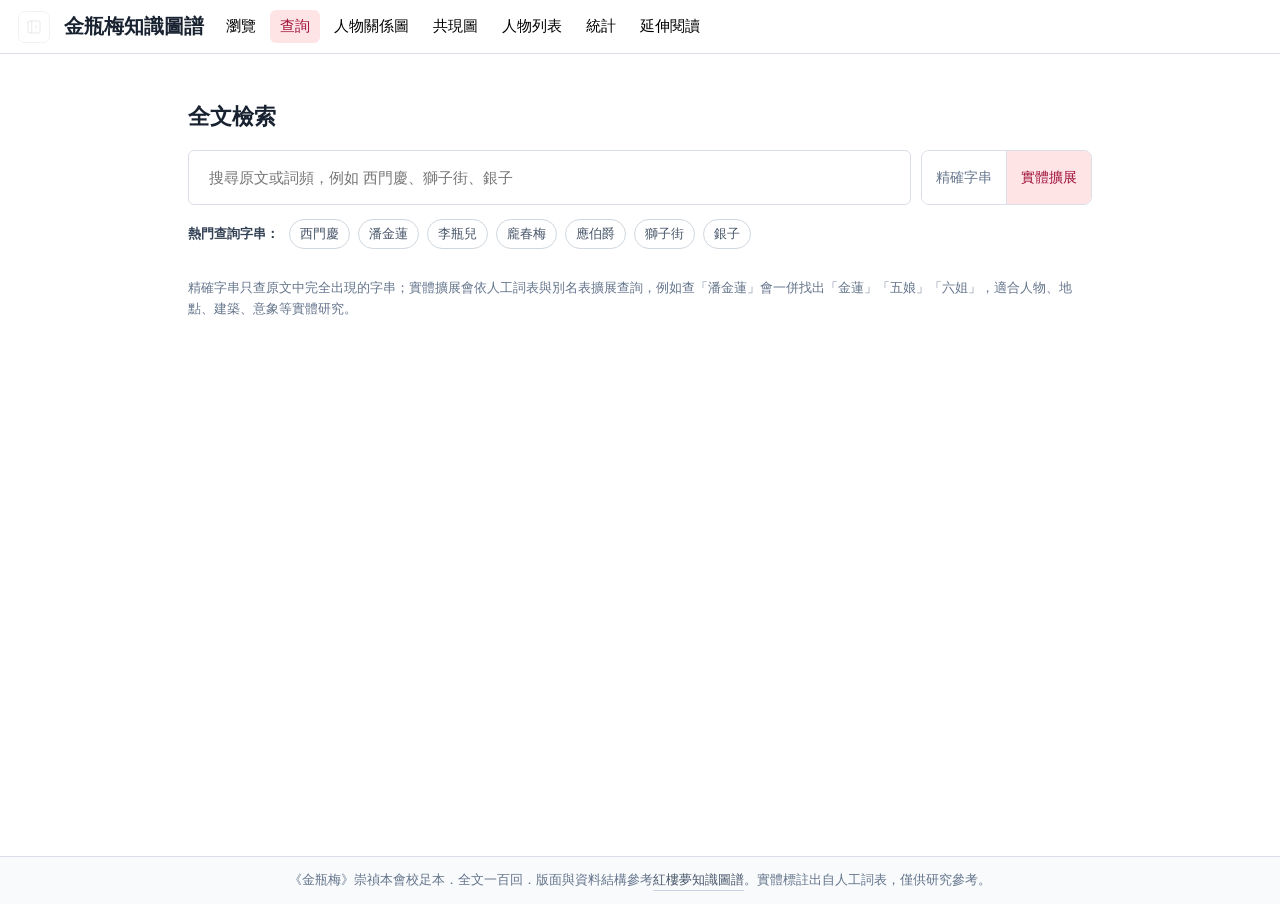
==== commit af729c41: "功能表增加「人物列表」，置於共現圖之後 292 位人物一覽，可依身分（丫鬟、妓女優伶、僧道醫卜…）與陣營（西門府、 周守備府、官場…）篩選，或用人名、別名、簡介關鍵字搜尋，並可依出現次數、 出場回數、" ====
--- a/index.html
+++ b/index.html
@@ -22,6 +22,7 @@
     <button data-view="search" class="active">查詢</button>
     <button data-view="network">人物關係圖</button>
     <button data-view="coGraph">共現圖</button>
+    <button data-view="people">人物列表</button>
     <button data-view="stats">統計</button>
     <button data-view="articles">延伸閱讀</button>
   </nav>
@@ -89,6 +90,25 @@
     <iframe class="graph-frame" src="cooccurrence_graph.html" title="金瓶梅實體共現圖"></iframe>
   </section>
 
+  <section id="people" class="view">
+    <article class="content">
+      <h2>人物列表</h2>
+      <p class="meta">詞表收錄的全部人物。點任一人可跳到瀏覽頁，看他的簡介、表記、共現與出處段落。</p>
+      <div class="people-controls">
+        <input id="peopleSearch" placeholder="搜尋人名、別名或簡介，例如 妓女、守備、丫鬟">
+        <select id="peopleSubtype" aria-label="身分"></select>
+        <select id="peopleFamily" aria-label="陣營"></select>
+        <select id="peopleSort" aria-label="排序">
+          <option value="frequency">依出現次數</option>
+          <option value="chapter">依出場回數</option>
+          <option value="name">依名稱</option>
+        </select>
+      </div>
+      <p id="peopleCount" class="meta"></p>
+      <div id="peopleList" class="people-grid"></div>
+    </article>
+  </section>
+
   <section id="stats" class="view">
     <article class="content">
       <div class="cards" id="statCards"></div>
@@ -175,6 +195,7 @@
   if (viewId === 'reader') await ensureReader();
   if (viewId === 'search') await ensureSearch();
   if (viewId === 'stats') await ensureStats();
+  if (viewId === 'people') await ensurePeople();
   if (viewId === 'articles') await ensureArticles();
   document.querySelectorAll('header nav button').forEach(b => b.classList.toggle('active', b.dataset.view === viewId));
   document.querySelectorAll('.view').forEach(v => v.classList.toggle('active', v.id === viewId));
@@ -212,6 +233,16 @@
   state.stats = await loadJson('data/statistics.json');
   initStats();
   state.statsReady = true;
+}
+
+async function ensurePeople() {
+  if (state.peopleReady) return;
+  [state.entityIndex, state.ebook] = await Promise.all([
+    state.entityIndex ? Promise.resolve(state.entityIndex) : loadJson('data/basic_entity_index.json'),
+    state.ebook ? Promise.resolve(state.ebook) : loadJson('data/ebook.json')
+  ]);
+  initPeople();
+  state.peopleReady = true;
 }
 
 async function ensureArticles() {
@@ -800,6 +831,55 @@
   const families = (s.family_summary || []).map(row => ({label: zhFamily(row.family), value: num(row.total_occurrences)}));
   $('#relationStats').innerHTML = `<div class="chart-grid">${chartPanel('語義關係類型占比', donutChart(relations), '人工整理的確定關係，與同段共現不同。')}${chartPanel('各陣營出現次數', barChart(families, {color:'#7c3aed'}), '依人物所屬家族／陣營彙總其出現次數。')}</div>`;
 }
+function peopleRows() {
+  return Object.values(state.entityIndex.entities)
+    .filter(e => e.entity_type === 'PERSON')
+    .map(e => ({...e, subtypeZh: zhSubtype(e.subtype), familyZh: zhFamily(e.family)}));
+}
+function initPeople() {
+  const rows = peopleRows();
+  const fill = (sel, values, label) => {
+    const seen = [...new Set(values)].sort((a, b) => a.localeCompare(b, 'zh-Hant'));
+    $(sel).innerHTML = `<option value="">${label}</option>` +
+      seen.map(v => `<option value="${esc(v)}">${esc(v)}</option>`).join('');
+  };
+  fill('#peopleSubtype', rows.map(r => r.subtypeZh), '全部身分');
+  fill('#peopleFamily', rows.map(r => r.familyZh), '全部陣營');
+  ['#peopleSearch', '#peopleSubtype', '#peopleFamily', '#peopleSort']
+    .forEach(sel => $(sel).addEventListener('input', renderPeople));
+  $('#peopleList').addEventListener('click', async e => {
+    const card = e.target.closest('[data-person]');
+    if (!card) return;
+    await switchView('reader');
+    showEntity(card.dataset.person);
+  });
+  renderPeople();
+}
+function renderPeople() {
+  const q = $('#peopleSearch').value.trim();
+  const sub = $('#peopleSubtype').value;
+  const fam = $('#peopleFamily').value;
+  const rows = peopleRows().filter(r =>
+    (!sub || r.subtypeZh === sub) && (!fam || r.familyZh === fam) &&
+    (!q || r.label.includes(q) || (r.bio || '').includes(q) ||
+     r.surface_forms.some(f => f.includes(q))));
+  const order = {
+    frequency: (a, b) => b.frequency - a.frequency,
+    chapter: (a, b) => b.chapter_count - a.chapter_count || b.frequency - a.frequency,
+    name: (a, b) => a.label.localeCompare(b.label, 'zh-Hant')
+  };
+  rows.sort(order[$('#peopleSort').value] || order.frequency);
+  $('#peopleCount').textContent = `共 ${rows.length} 人`;
+  $('#peopleList').innerHTML = rows.map(r => {
+    const alias = r.surface_forms.filter(f => f !== r.label);
+    return `<button type="button" class="person-card" data-person="${esc(r.key)}">
+      <span class="person-head"><span class="person-name">${esc(r.label)}</span>
+      <span class="person-tag">${esc(r.subtypeZh)}</span><span class="person-tag">${esc(r.familyZh)}</span></span>
+      <span class="person-meta">出現 ${r.frequency} 次｜段落 ${r.paragraph_count} 段｜章回 ${r.chapter_count} 回${alias.length ? `｜又作 ${esc(alias.join('、'))}` : ''}</span>
+      ${r.bio ? `<span class="person-bio">${esc(r.bio)}</span>` : ''}
+    </button>`;
+  }).join('') || '<p class="meta">沒有符合的人物。</p>';
+}
 function initArticles() {
   $('#articleList').innerHTML = state.articles.articles.map(a => {
     const links = (a.links || []).map(link => `<a class="article-link" href="${esc(link.href)}" target="_blank" rel="noopener">${esc(link.label || '閱讀')}</a>`).join('');
--- a/assets/index.css
+++ b/assets/index.css
@@ -98,6 +98,20 @@
     }
     #readerContent p.para-verse { white-space: pre-wrap; text-indent: 0; margin-left: 2em; color: #334155; }
     .entity-bio { margin: 10px 0 4px; font-size: 13px; line-height: 1.7; color: #334155; border-left: 3px solid #fecdd3; padding-left: 10px; }
+    #people.view.active { display: block; }
+    #people .content { max-width: 1040px; margin: 0 auto; }
+    .people-controls { display: grid; grid-template-columns: minmax(0, 2fr) repeat(3, minmax(0, 1fr)); gap: 10px; margin: 18px 0 12px; }
+    .people-controls input, .people-controls select { padding: 9px 11px; }
+    .people-grid { display: grid; grid-template-columns: repeat(auto-fill, minmax(300px, 1fr)); gap: 12px; margin-bottom: 40px; }
+    .person-card { display: grid; gap: 6px; text-align: left; font: inherit; border: 1px solid var(--border); border-radius: 8px; background: #fff; padding: 12px 14px; cursor: pointer; }
+    .person-card:hover { border-color: #f9a8b4; background: #fffafb; }
+    .person-head { display: flex; align-items: baseline; gap: 8px; flex-wrap: wrap; }
+    .person-name { font-family: "Noto Serif TC","Songti TC","PingFang TC","Microsoft JhengHei",serif; font-size: 19px; color: #1f2328; }
+    .person-tag { border: 1px solid #e5e7eb; border-radius: 999px; padding: 1px 8px; font-size: 12px; color: #64748b; }
+    .person-meta { font-size: 12px; line-height: 1.6; color: #64748b; }
+    .person-bio { font-size: 13px; line-height: 1.7; color: #334155; }
+    @media (max-width: 1024px) { .people-controls { grid-template-columns: 1fr 1fr; } }
+    @media (max-width: 520px) { .people-controls { grid-template-columns: 1fr; } }
     .chapter-end { border: 0; border-top: 1px solid #d0d7de; margin: 34px 0 18px; }
     .chapter-nav { display: flex; justify-content: space-between; gap: 16px; margin-bottom: 42px; font-family: "Noto Serif TC","Songti TC","PingFang TC","Microsoft JhengHei",serif; }
     .chapter-nav a { color: #64748b; text-decoration: none; max-width: 46%; line-height: 1.55; }
